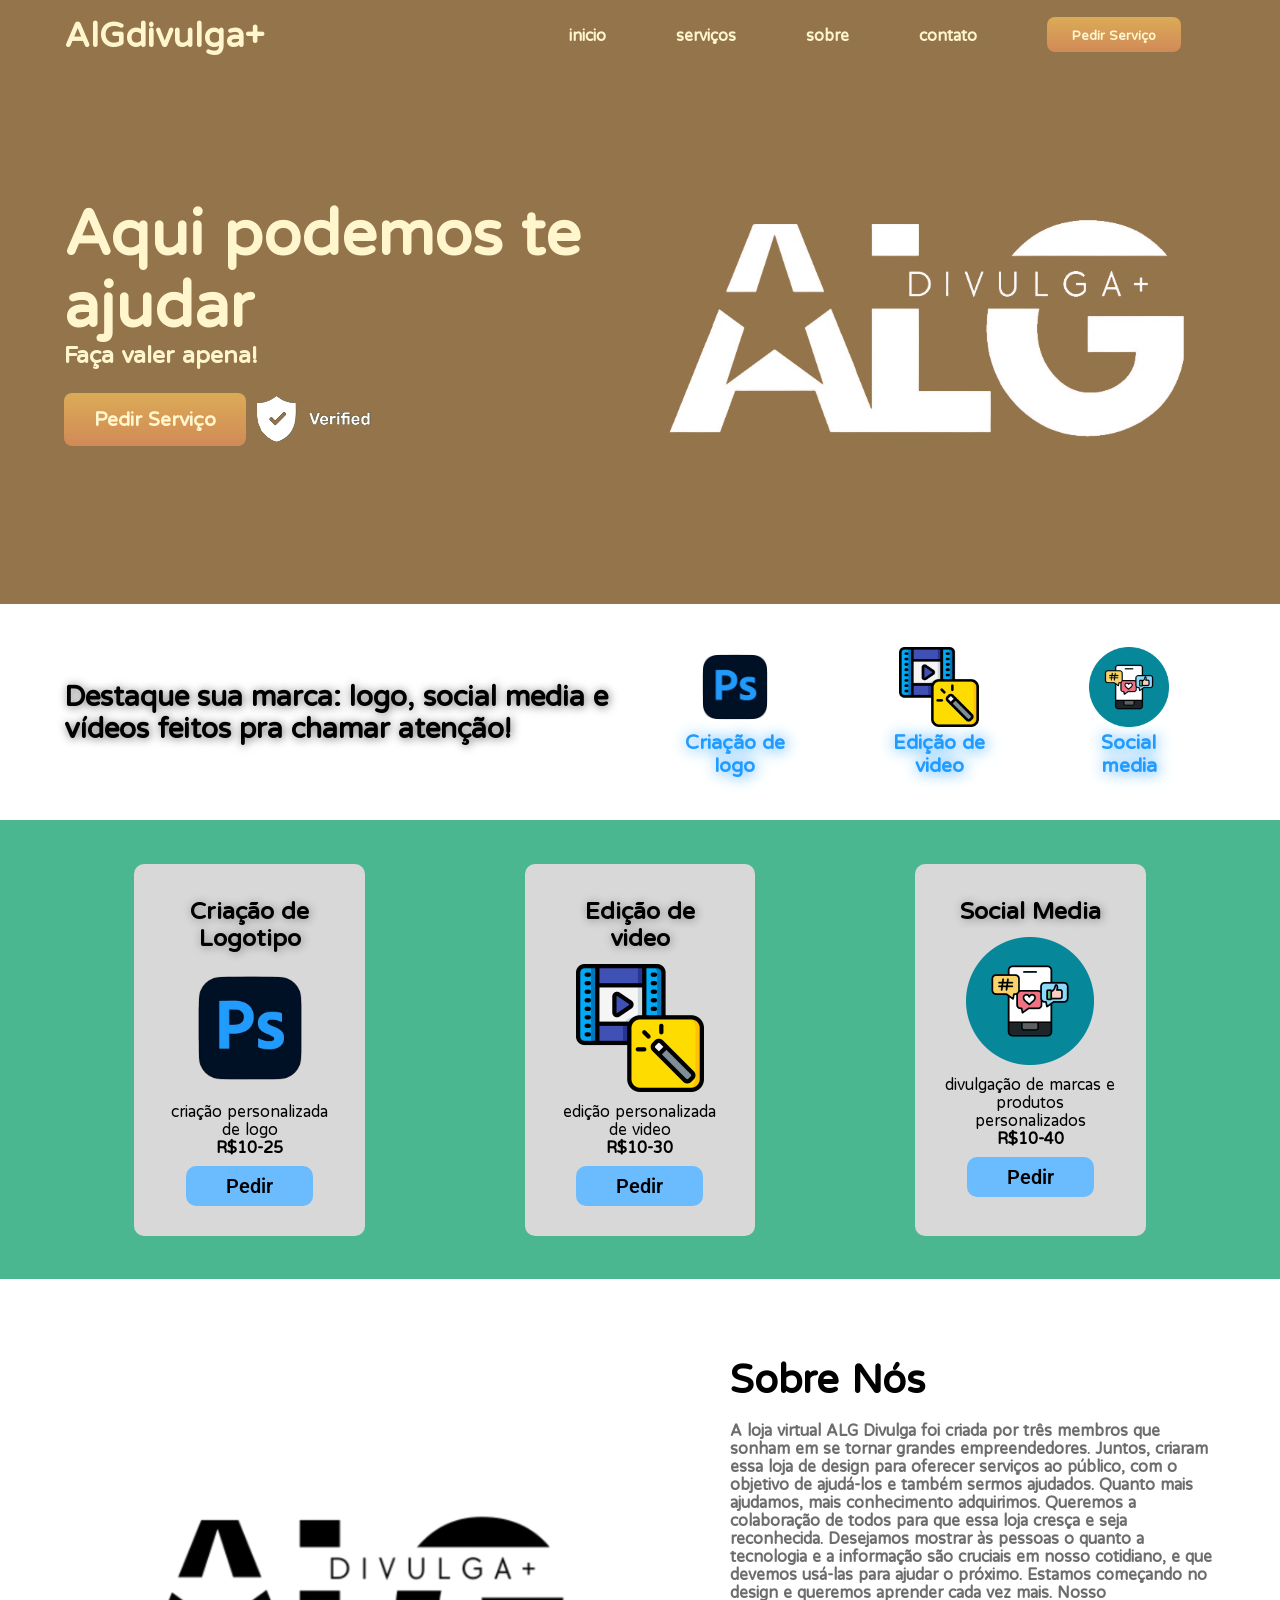
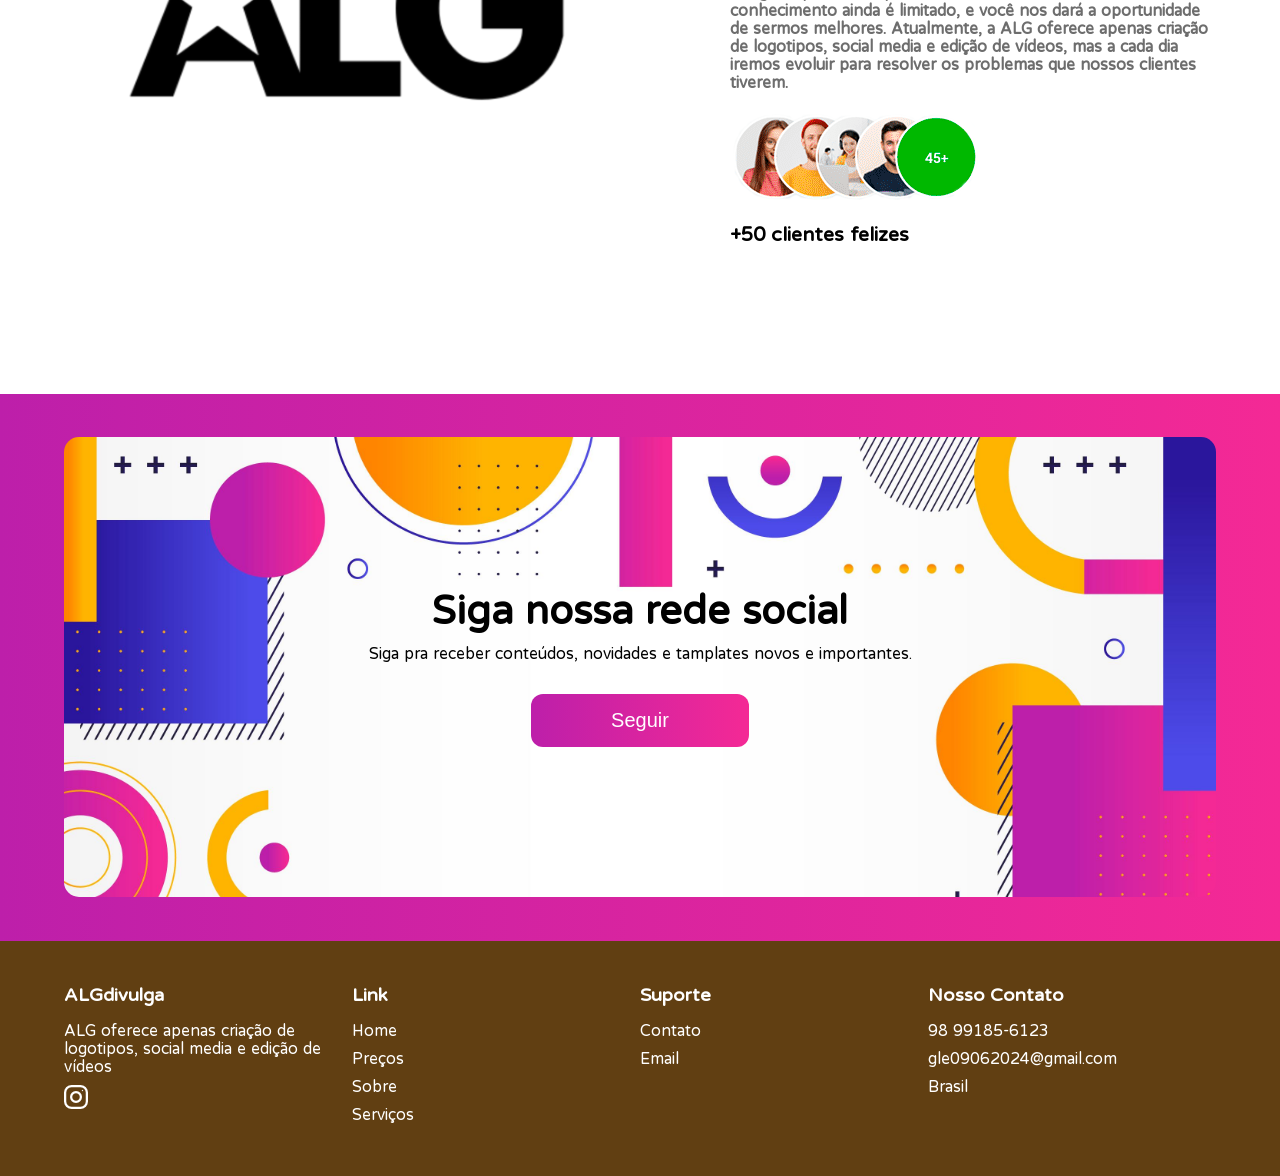
==== index.html @ d73b9f77 "&copy; :rocket: My New WebSite :tada:" ====
<!DOCTYPE html>
<html lang="pt-br">
<head>
    <meta charset="UTF-8">
    <meta name="viewport" content="width=device-width, initial-scale=1.0">
    <link rel="shortcut icon" href="./img/logo-site.png" type="image/x-icon">
    <link rel="stylesheet" href="./css/style.css">
    <title>ALGdivulga+</title>
</head>
<body class="body">
    <div class="background-green" id="inicio">
        <!-- header -->
        <header>
            <!-- container -->
            <div class="container">
                <nav>
                    <div class="logo">
                        <a href="index.html">AlGdivulga+</a>
                    </div>
                    <ul class="ul">
                        <li> <a href="#inicio" id="link">inicio</a></li>
                        <li> <a href="#servicos" id="link-two">serviços</a></li>
                        <li> <a href="#sobre" id="link-three">sobre</a></li>
                        <li> <a href="#contato" id="link-four">contato</a></li>
                        <li> <a href="http://wa.me/5598991856123" target="_blank" id="link-five"><button class="btn-gradient">Pedir Serviço</button></a></li>
                    </ul>
                    <div class="menu-icon">
                        <img src="./img/menu.png" alt="menu">
                    </div>
                </nav>
            </div>
            <!-- end container -->
        </header>
        <!-- end header -->
         <!-- main -->
         <main>
            <!-- container -->
            <div class="container">
                <!-- txt -->
                <div class="main-text">
                    <h1>Aqui podemos te ajudar</h1>
                    <h2>Faça valer apena!</h2>
                    <div>
                        <a href="#results"><button class="btn-gradient">Pedir Serviço</button></a>
                        <img src="./img/verificado.png" alt="verified" id="img">
                    </div>
                </div>
                <!-- end txt -->    
                 <!-- main img -->
                  <div class="main-img">
                    <img src="./img/logo-white.png" alt="logo da empresa">
                  </div>
                 <!-- endmain img -->
            </div>
            <!-- end container -->
         </main>
         <!-- end main -->
    </div>
    <!-- end background verde -->
     <!-- resultados -->
    <section class="resultados" id="results">
        <!-- container -->
         <div class="container">
            <!-- resultados txt -->
            <div class="resultados-text">
                Destaque sua marca: logo, social media e vídeos feitos pra chamar atenção!
            </div>
            <!-- end resultados txt -->
             <div class="imagens">
                <p>
                    <span><img src="img/photoshop.png" alt="photoshop"></span> <br>
                    Criação de logo
                </p>
                <p>
                    <span><img src="img/edicao-de-video.png" alt="edição de video"></span> <br>
                    Edição de video
                </p>
                <p>
                    <span><img src="img/social-media.png" alt="social media"></span> <br>
                    Social media
                </p>
             </div>
         </div>
         <!-- end container -->
    </section>
    <!-- end resultados -->
     <!-- diferencias -->
     <section class="diferencias" id="servicos">
        <div class="container">
            <div class="card">
                <h1>Criação de Logotipo</h1>
                <img src="img/photoshop.png" alt="Photoshop">
                <p>criação personalizada de logo <br>
                    <strong>R$10-25</strong></p>
                <a href="formulario.html"><button>Pedir</button></a>
            </div>
            <div class="card">
                <h1>Edição de video</h1>
                <img src="img/edicao-de-video.png" alt="Photoshop">
                <p>edição personalizada de video <br>
                    <strong>R$10-30</strong></p>
                <a href="formulario.html"><button>Pedir</button></a>
            </div>
            <div class="card">
                <h1>Social Media</h1>
                <img src="img/social-media.png" alt="Photoshop">
                <p>divulgação de marcas e produtos personalizados <br>
                    <strong>R$10-40</strong></p>
                <a href="formulario.html"><button>Pedir</button></a>
            </div>
        </div>
     </section>
     <!-- end diferencias -->
      <!-- section about -->
       <section class="about" id="sobre">
        <div class="container">
            <div class="logo-img">
                <img src="img/designer.png" alt="logo so site">
            </div>
            <div class="about-text">
                <h2>Sobre Nós</h2>
                <p>A loja virtual ALG Divulga foi criada por três 
    membros que sonham em se tornar grandes empreendedores. Juntos, criaram 
    essa loja de design para oferecer serviços ao público, com o objetivo 
    de ajudá-los e também sermos ajudados. Quanto mais ajudamos, mais 
    conhecimento adquirimos. Queremos a colaboração de todos para que essa 
    loja cresça e seja reconhecida. Desejamos mostrar às pessoas o quanto 
    a tecnologia e a informação são cruciais em nosso cotidiano, e que devemos 
    usá-las para ajudar o próximo. Estamos começando no design e queremos 
    aprender cada vez mais. Nosso conhecimento ainda é limitado, e você nos 
    dará a oportunidade de sermos melhores. Atualmente, a ALG oferece apenas 
    criação de logotipos, social media e edição de vídeos, mas a cada dia 
    iremos evoluir para resolver os problemas que nossos clientes tiverem.</p>
                <img src="img/user-happy.png" alt="usuarios felizes">
                <p>
                    <b>+50 clientes felizes</b>
                </p> 
            </div>
        </div>
       </section>
      <!-- end section about -->
       <!-- subscrabe -->
        <section class="newsletter" id="contato">
            <div class="container">
                <div class="box-newsletter">
                    <h2>Siga nossa rede social</h2>
                    <p>Siga pra receber conteúdos, novidades e tamplates novos e importantes.</p>
                    <form>
                        <a href="https://www.instagram.com/alg.divulga/" target="_blank"><button type="button">Seguir</button></a>
                    </form>
                </div>
            </div>
        </section>
       <!-- end subscrabe -->
       <!-- footer --> 
        <footer>
            <div class="container">
                <ul>
                    <h3>ALGdivulga</h3>
                    <p>ALG oferece apenas 
criação de logotipos, social media e edição de vídeos
                    </p>
                    <div class="redes-socias">
                        <img src="img/instagram.png" alt="instagram">
                    </div>
                </ul>
                <ul>
                    <h3>Link</h3>
                    <li><a href="#inicio">Home</a></li>
                    <li><a href="#servicos">Preços</a></li>
                    <li><a href="#sobre">Sobre</a></li>
                    <li><a href="#servicos">Serviços</a></li>
                </ul>
                <ul>
                    <h3>Suporte</h3>
                    <li><a href="http://wa.me/5598991856123" target="_blank">Contato</a></li>
                    <li><a href="mailto:gle09062024@gmail.com" target="_blank">Email</a></li>
                </ul>
                <ul>
                    <h3>Nosso Contato</h3>
                    <li><p>98 99185-6123</p></li>
                    <li><p>gle09062024@gmail.com</p></li>
                    <li><p>Brasil</p></li>
                </ul>
            </div>
        </footer>
       <!-- footer -->
    <script src="./js/main.js"></script>
</body>
</html>
---- css/style.css ----
@import url('https://fonts.googleapis.com/css2?family=Roboto:ital,wght@0,100..900;1,100..900&display=swap');
@import url('https://fonts.googleapis.com/css2?family=Huninn&display=swap');

* {
    padding: 0;
    margin: 0;
    box-sizing: border-box;
    text-decoration: none;
    list-style: none;
}

body {
    font-family: "Huninn", sans-serif;
    font-weight: 550;
}

.body.ativo {
    overflow: hidden;
}

.background-green {
    background-color: rgb(148, 116, 75);
}
/* classes reutilizavéis*/
.container {
    max-width: 1440px;
    padding: 0 5%;
    margin: 0 auto;
}

section,
footer {
    padding: 2.7rem 0;
}

.btn-gradient {
    padding: 10px 25px;
    border: none;
    color: rgb(255, 246, 205);
    font-weight: 600;
    font-family: "Huninn", sans-serif;
    cursor: pointer;
    border-radius: 8px;
    background-image: linear-gradient(rgb(219, 171, 87), rgb(209, 138, 87));
    transition: transform 0.3s ease-in-out;
}

.btn-gradient:hover {
    transform: scale(0.98);
}

/* Classes do site*/
nav {
    display: flex;
    justify-content: space-between;
    align-items: center;
    padding: 15px 0;
}

.logo a {
    font-size: 35px;
    color: rgb(255, 246, 205);
    font-weight: bold;
}

.ul {
    display: flex;
    align-items: center;
} 

.ul li {
    margin: 0 35px;
    font-size: 16px;
}

.ul li a {
    color: rgb(255, 246, 205);
    font-weight: 600;
}
/* main */
main .container {
    display: flex;
    align-items: center;
    justify-content: space-between;
    margin-top: 8rem;
}

.main-text {
    width: 50%;
    color: rgb(255, 246, 205);
}

.main-text h1 {
    font-size: 4rem;
}

.main-text div {
    display: flex;
    align-items: center;
    margin-top: 25px;
    margin-bottom: 30px;
}
 
.main-img {
    width: 50%;
}

.main-img,
.main-text {
    margin-bottom: 8rem;
}

.main-img img{
    width: 100%;
}

main .btn-gradient {
    font-size: 20px;
    padding: 15px 30px;
}

/* menu icon */
.menu-icon {
    display: none;
    position: relative;
    z-index: 7100;
}

/* resultados */
.resultados {
    background: rgb(255, 255, 255);
}

span img {
    width: 5rem;
    animation: figured 2s infinite ease-in-out;
}

@keyframes figured {
    0% { transform: translateY( 2px);}
    50% { transform: translateY( -10px);}
    100% { transform: translateY( 2px);}
}

.resultados .container {
    display: flex;
    align-items: center;
    justify-content: space-between;
}

.resultados-text {
    color: rgb(0, 0, 0);
    text-shadow: 1px 1px 10px rgba(0, 0, 0, 0.588);
    font-size: 1.8rem;
    font-weight: 750;
    width: 50%;
}

.imagens {
    display: flex;
    align-items: center;
    justify-content: center;
    color: rgb(33, 155, 255);
    text-shadow: 1px 1px 15px;
    font-weight: 600;
}

.imagens p {
    text-align: center;
    margin: 0 30px;
    font-size: 20px;
}

.card img {
    width: 8rem;
}

/* diferencias */
.card {
    display: flex;
    align-items: center;
    width: 20%;
    border-radius: 10px;
    text-align: center;
    background-color: rgb(216, 216, 216);
    gap: 10px;
    flex-direction: column;
    padding: 30px;
}

.diferencias .container {
    display: flex;
    justify-content: center;
    gap: 10rem;
}

.diferencias {
    background: rgb(75, 183, 145);
}

.card a button {
    font-family: "Roboto", sans-serif;
    font-size: 20px;
    font-weight: 550;
    padding: 8px 40px;
    border: none;
    background-color: rgb(106, 188, 255);
    border-radius: 10px;
    cursor: pointer;
    transition: background-color 0.5s ease-in-out, box-shadow 0.5s ease-in-out;
}

.card a button:hover {
    background-color: rgb(79, 155, 217);
    box-shadow: 2px 2px 20px rgb(79, 155, 217);
}

.card h1 {
    margin: 3px 0;
    font-weight: 600;
    text-shadow: 1px 1px 10px rgba(0, 0, 0, 0.397);
}

/* section about */
.about .container {
    display: flex;
    align-items: center;
}

.logo-img {
    width: 50%;
}

.logo-img img {
    width: 100%;
    border-radius: 100%;
}

.about-text {
    width: 50%;
    padding-left: 90px;
}

.about-text p b{
    color: black;
    font-size: 20px;
}

.about-text h2{
    font-size: 2.5rem;
}

.about-text p {
    margin: 20px 0;
    color: rgb(109, 109, 109);
    font-weight: 600;
}

/* newsletter */ 
.newsletter {
    background-image: linear-gradient(90deg, #bd1faa, #f42995);
    margin-top: 50px;
}

.newsletter .box-newsletter {
    text-align: center;
    background-image: url('../img/18776931_6017658.jpg');
    border-radius: 15px;
    background-repeat: no-repeat;
    background-size: cover;
    padding: 150px;
}

.box-newsletter h2 {
    font-size: 2.5rem;
}

.box-newsletter p {
    margin:  12px 0;
}

.box-newsletter input::placeholder {
    color: white;
    font-weight: 600;
}

.box-newsletter button {
    font-size: 20px;
    border: none;
    margin-top: 20px;
    outline: none;
    padding: 15px 80px;
    border-radius: 12px;
    color: white;
    background-image: linear-gradient(90deg, #bd1faa, #f42995);
    cursor: pointer;
}

/* footer */
footer {
    background-color: #613f12;
    color: white;
}

footer .container {
    display: flex;
}

footer .container ul {
    width: 25%;
}

footer .container h3 {
    margin-bottom: 16px;
    font-weight: 600;
}

footer .container .redes-socias img {
    margin-right: 3 px;
}

footer .container ul > p {
    margin-bottom: 10px;
}

footer .container li {
    margin: 10px 0;
}

footer .container a {
    color: white;
}

/* site responsivo */
@media (max-width: 960px) {
    .background-green {
        scroll-margin: none;
    }
    .menu-icon {
        display: block;
    }
    .ul {
        position: fixed;
        background-color: rgb(148, 116, 75);
        top: 0;
        height: 100%;
        width: 100%;
        left: 100%;
        transition: 0.6s ease-in-out;
        z-index: 7000;
        flex-direction: column;
        justify-content: center;
    }
    .ul li{
        font-size: 20px;
        margin: 20px 0;
    }
    .ul.ativo {
    left: 0;
    }
    main .container {
        flex-direction: column;
        margin-top: 10rem;
    }
    main .btn-gradient, #img {
        margin-top: 5rem;
    }
    main .container .main-img {
        display: none;
    }
    main .container .main-text {
        width: 100%;
        text-align: center;
        margin-bottom: 10rem;
    }
    main .container .main-text h1 {
        font-size: 4rem;
    }
    main .container .main-text div {
        justify-content: center;
    }
    .resultados .container {
        flex-direction: column;
    }
    .imagens {
        margin-top: 40px;
    }
    .resultados-text,
    .imagens {
       width: 100%;
       text-align: center; 
    }
    .diferencias .container {
        flex-direction: column;
        gap: 40px;
    }
    .card {
        width: 100%;
    }
    .about .container {
        flex-direction: column-reverse;
    }
    .about-text {
        padding-left: inherit;
    }
    .about-text,
    .logo-img {
        width: 100%;
        text-align: center;
    }
    .box-newsletter h2 {
        font-size: 2rem;
    }
    .box-newsletter input {
        width: 90%;
    }
    .box-newsletter {
        padding: 20px;
    }
    .box-newsletter button {
        width: 50%;
        margin-top: 20px;
    }
    footer .container {
        flex-direction: column;
    }
    footer .container ul{
        width: 100%;
        margin-bottom: 30px;
    }
}

@media (max-width: 550px) {
    .newsletter .box-newsletter {
        padding: 3rem;
    }
}

@media (max-width: 360px) {
    .imagens {
        flex-direction: column;
        gap: 35px;
    }
    .container .main-text h1 {
        font-size: 3rem;
    }
}
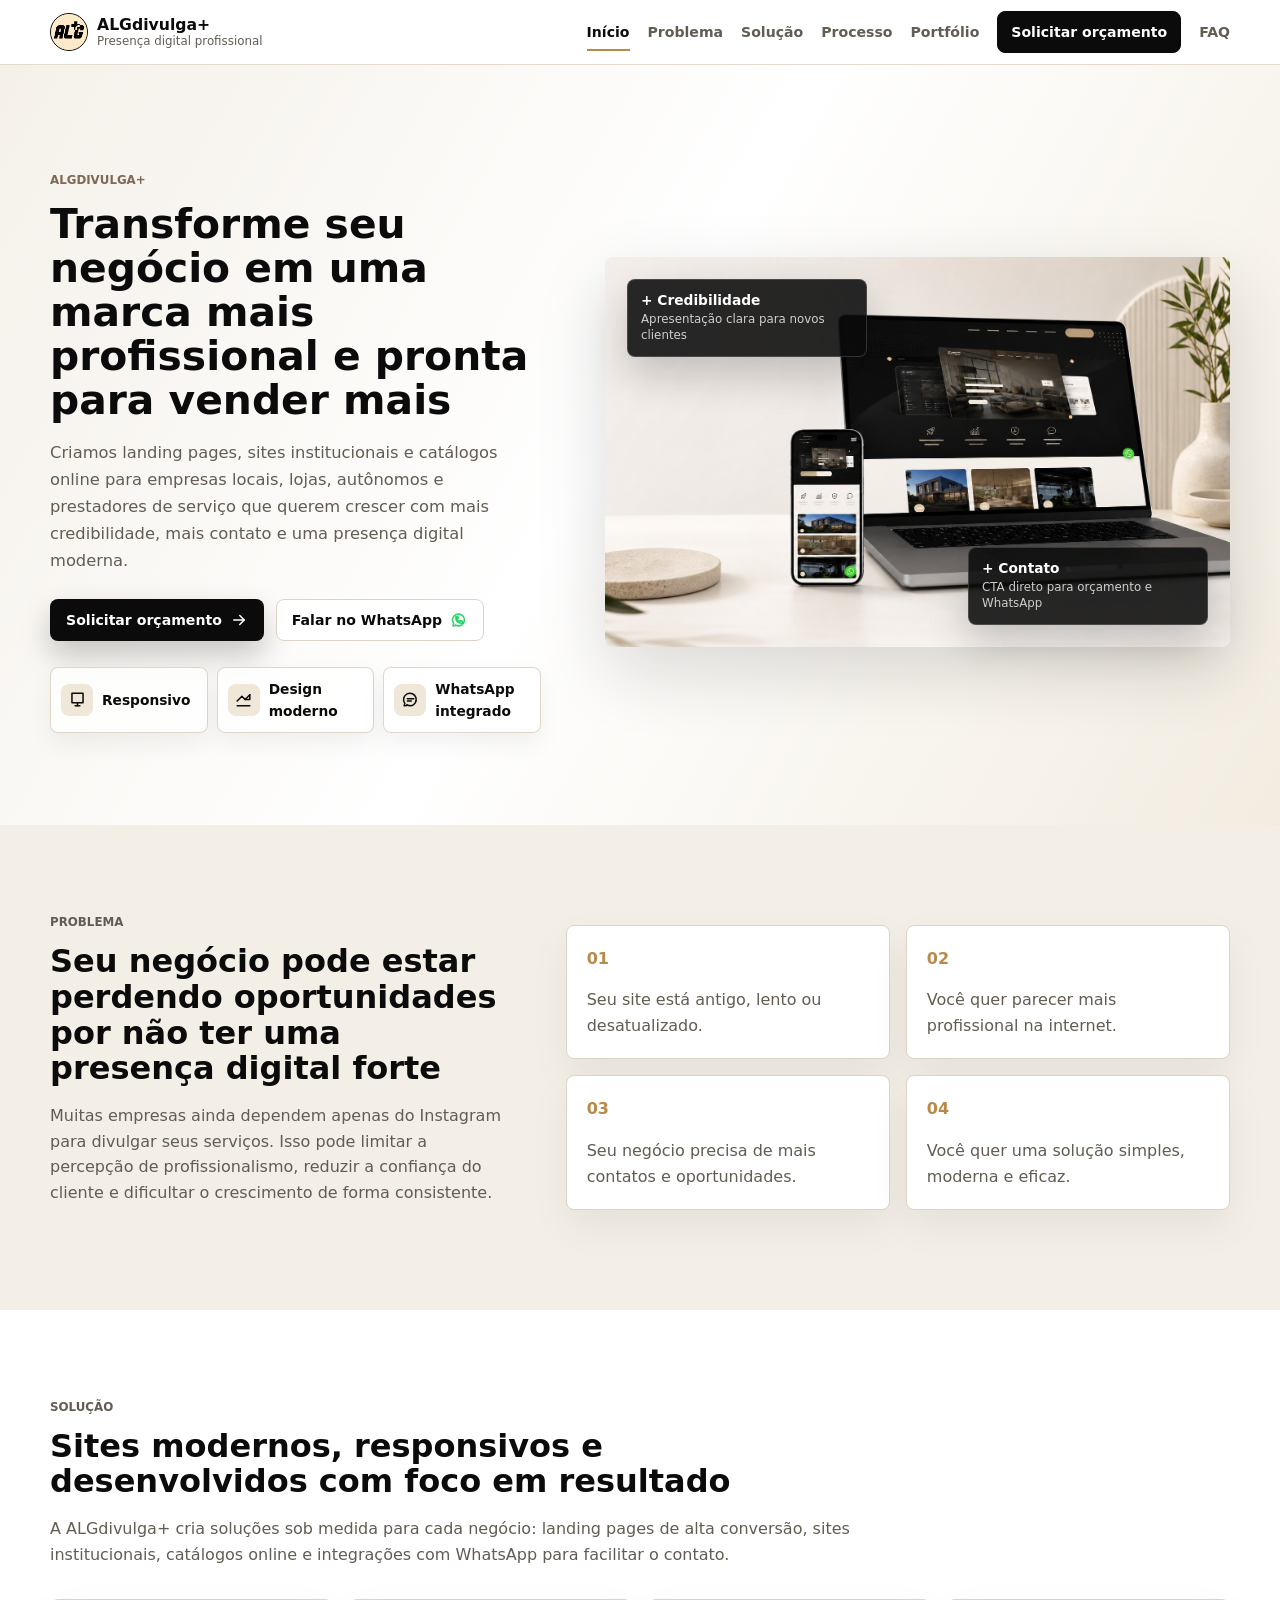
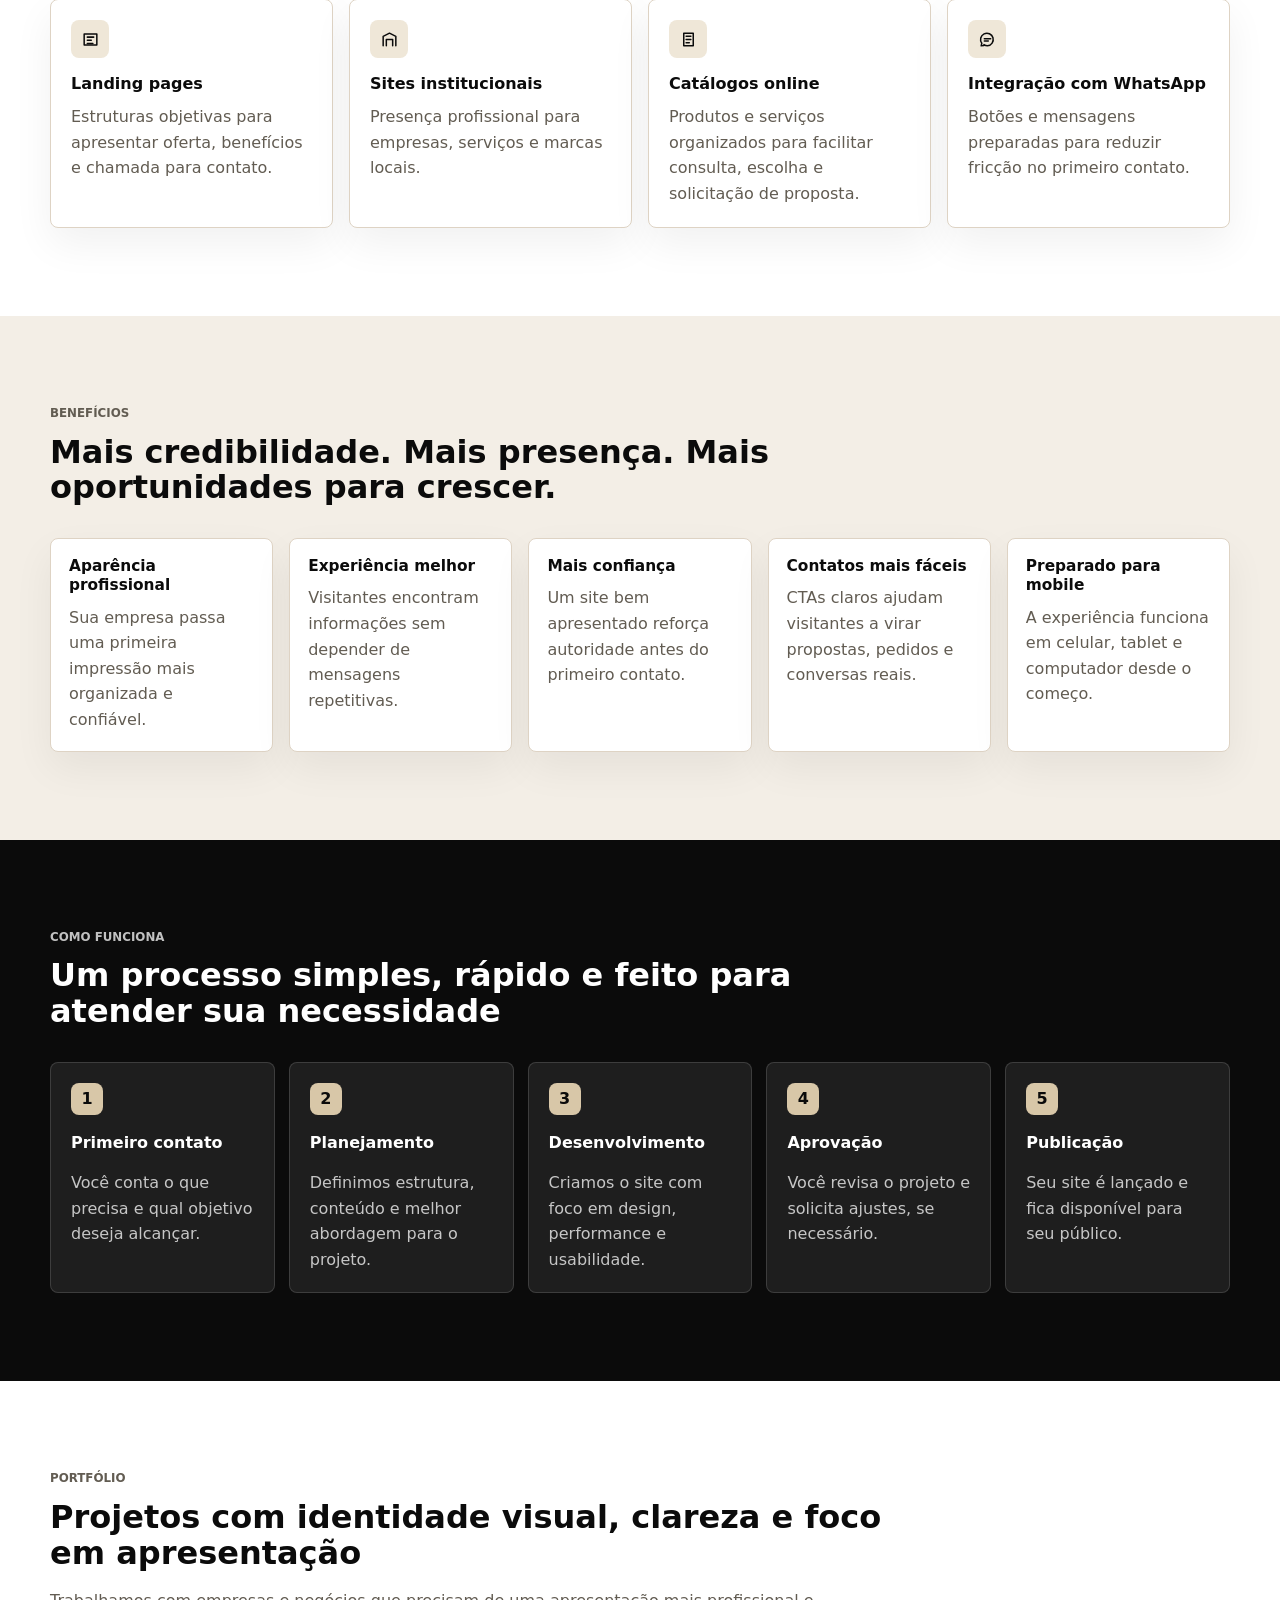
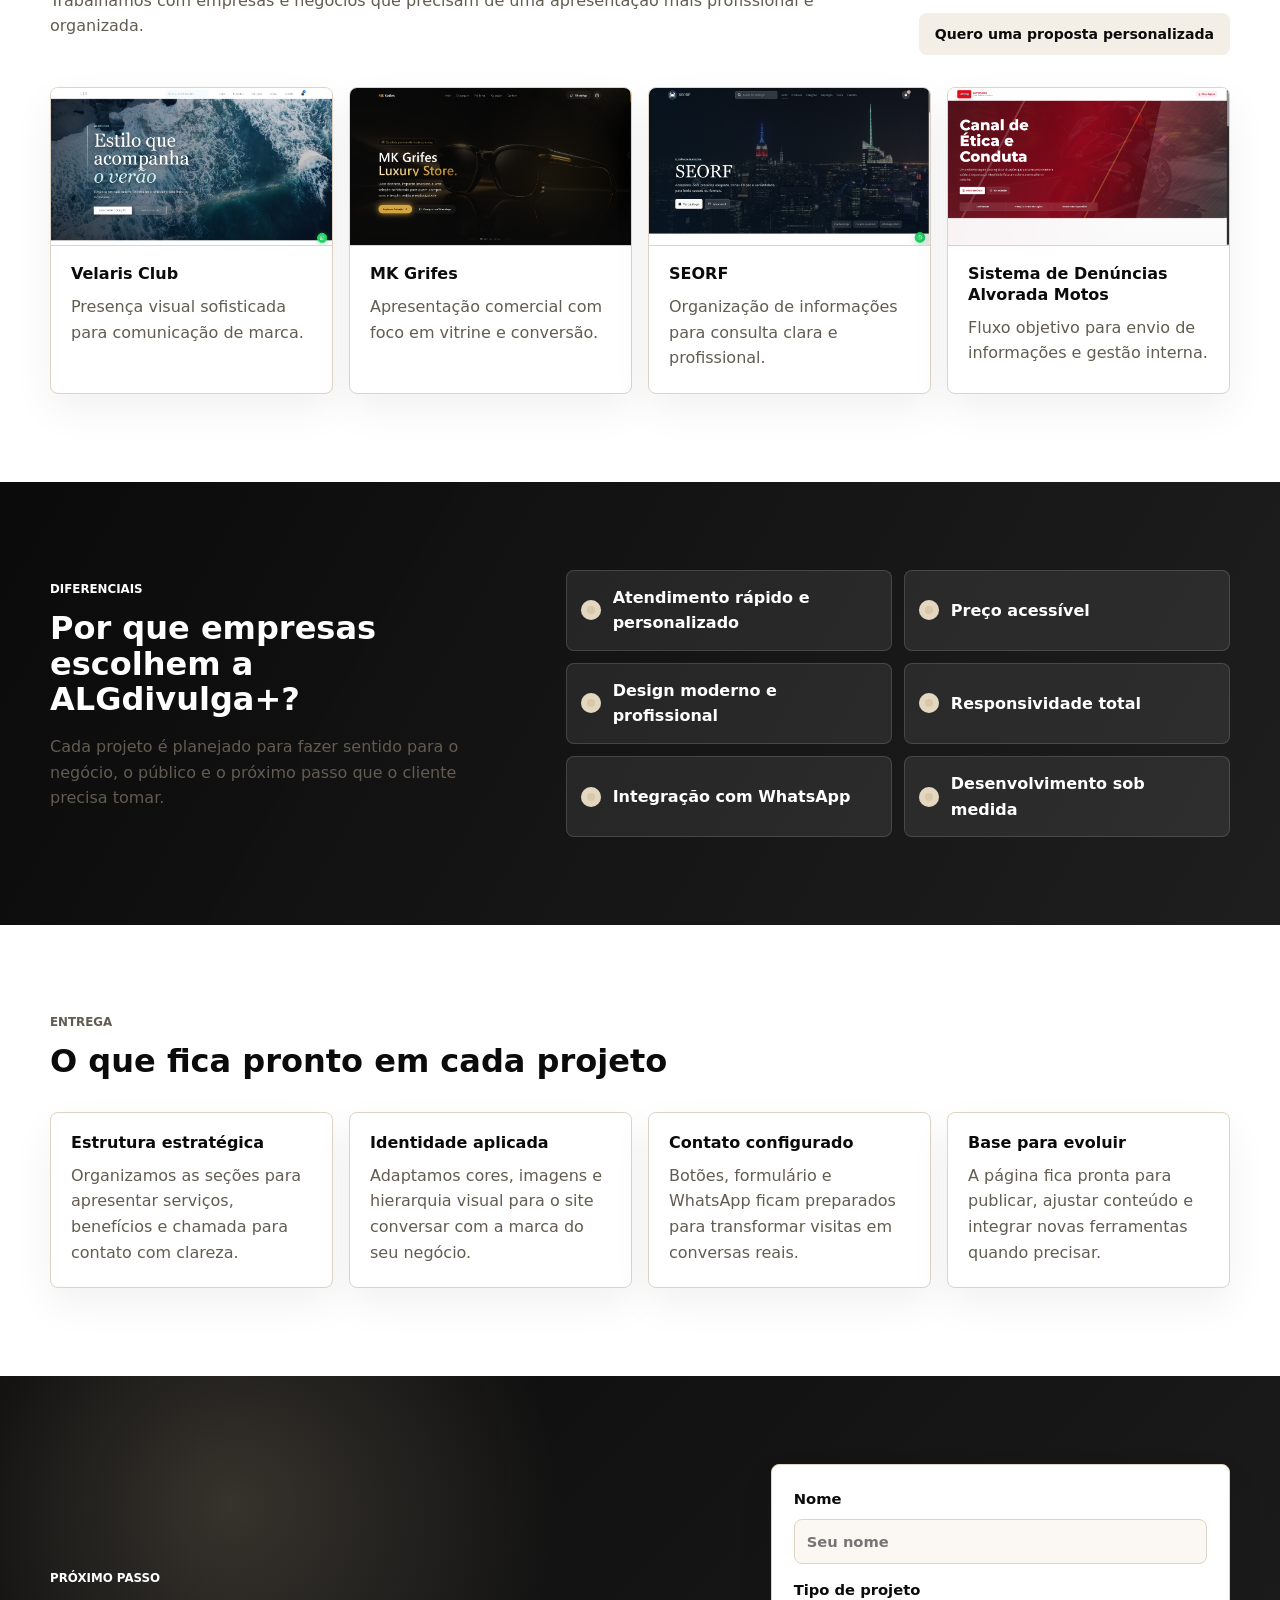
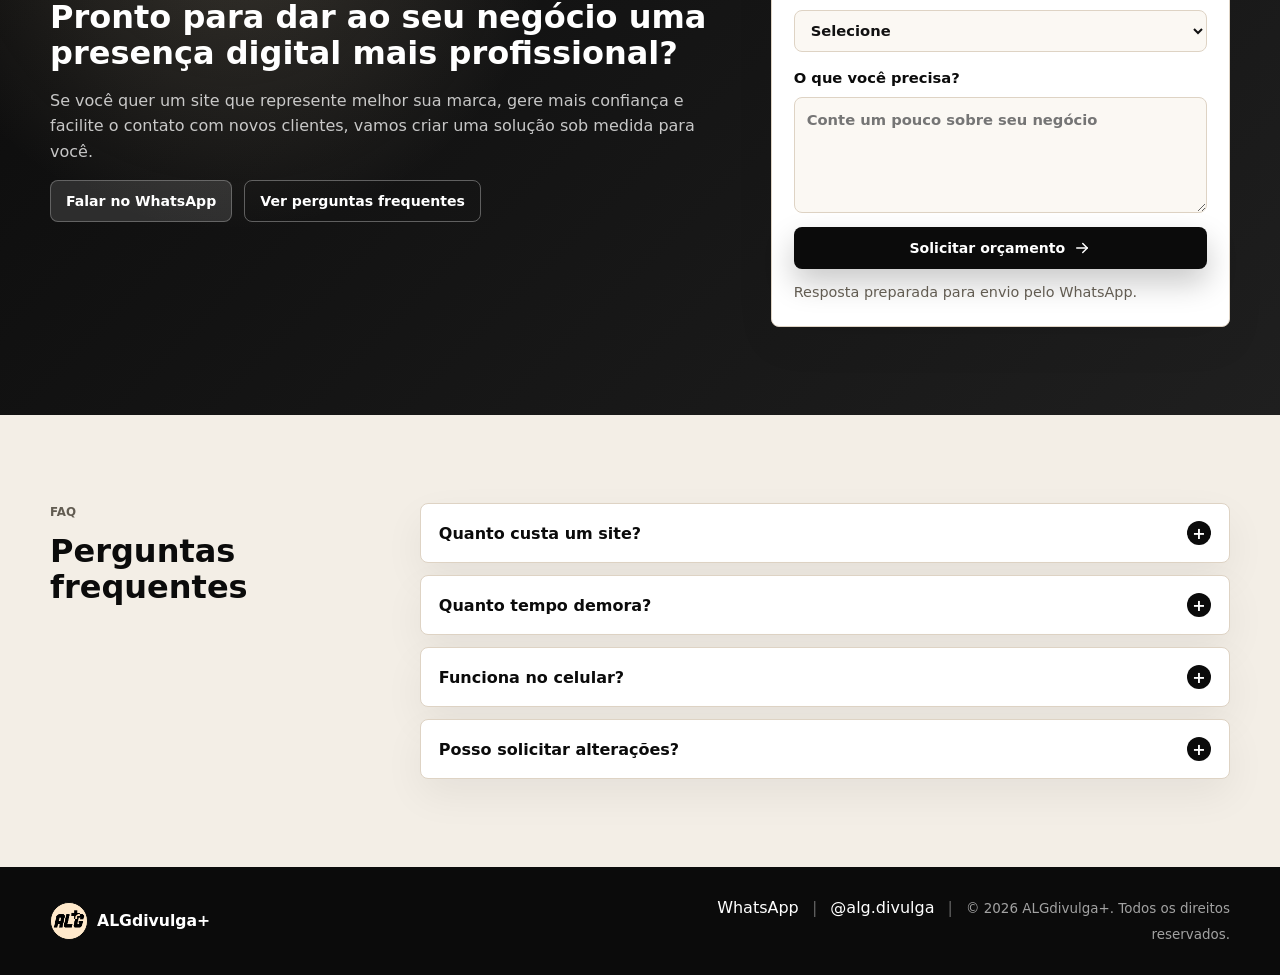
==== commit 8e6477a5: "new ALGDIVULGA+" ====
--- a/index.html
+++ b/index.html
@@ -1,190 +1,445 @@
-<!DOCTYPE html>
-<html lang="pt-br">
-<head>
-    <meta charset="UTF-8">
-    <meta name="viewport" content="width=device-width, initial-scale=1.0">
-    <link rel="shortcut icon" href="./img/logo-site.png" type="image/x-icon">
-    <link rel="stylesheet" href="./css/style.css">
+<!doctype html>
+<html lang="pt-BR">
+  <head>
+    <meta charset="utf-8">
+    <meta name="viewport" content="width=device-width, initial-scale=1">
     <title>ALGdivulga+</title>
-</head>
-<body class="body">
-    <div class="background-green" id="inicio">
-        <!-- header -->
-        <header>
-            <!-- container -->
-            <div class="container">
-                <nav>
-                    <div class="logo">
-                        <a href="index.html">AlGdivulga+</a>
-                    </div>
-                    <ul class="ul">
-                        <li> <a href="#inicio" id="link">inicio</a></li>
-                        <li> <a href="#servicos" id="link-two">serviços</a></li>
-                        <li> <a href="#sobre" id="link-three">sobre</a></li>
-                        <li> <a href="#contato" id="link-four">contato</a></li>
-                        <li> <a href="http://wa.me/5598991856123" target="_blank" id="link-five"><button class="btn-gradient">Pedir Serviço</button></a></li>
-                    </ul>
-                    <div class="menu-icon">
-                        <img src="./img/menu.png" alt="menu">
-                    </div>
-                </nav>
+    <meta
+      name="description"
+      content="Landing pages, sites institucionais, catalogos online e integracao com WhatsApp para negocios que querem mais credibilidade e oportunidades."
+    >
+    <link rel="icon" type="image/png" href="assets/favicon-logo.png">
+    <link rel="apple-touch-icon" href="assets/favicon-logo.png">
+    <link rel="preload" href="assets/hero-mockup-brand.png" as="image">
+    <link rel="stylesheet" href="styles.css">
+  </head>
+  <body>
+    <a class="skip-link" href="#conteudo">Ir para o conte&uacute;do</a>
+    <header class="site-header" data-header>
+      <nav class="nav" aria-label="Principal">
+        <a class="brand" href="#inicio" aria-label="ALGdivulga+ inicio">
+          <img class="brand-mark" src="assets/LOGO-2.png" alt="" aria-hidden="true">
+          <span>
+            <strong>ALGdivulga+</strong>
+            <small>Presen&ccedil;a digital profissional</small>
+          </span>
+        </a>
+
+        <button class="nav-toggle" type="button" aria-expanded="false" aria-controls="menu" data-nav-toggle>
+          <span class="sr-only">Abrir menu</span>
+          <span></span>
+          <span></span>
+          <span></span>
+        </button>
+
+        <div class="nav-links" id="menu" data-nav-menu>
+          <a href="#inicio" data-nav-link>In&iacute;cio</a>
+          <a href="#problema" data-nav-link>Problema</a>
+          <a href="#solucao" data-nav-link>Solu&ccedil;&atilde;o</a>
+          <a href="#processo" data-nav-link>Processo</a>
+          <a href="#portfolio" data-nav-link>Portf&oacute;lio</a>
+          <a class="nav-action" href="#contato" data-nav-link>Solicitar or&ccedil;amento</a>
+          <a href="#faq" data-nav-link>FAQ</a>
+        </div>
+      </nav>
+    </header>
+
+    <main id="conteudo">
+      <section class="hero" id="inicio">
+        <div class="hero-inner">
+          <div class="hero-copy">
+            <p class="brand-signal">ALGdivulga+</p>
+            <h1>Transforme seu neg&oacute;cio em uma marca mais profissional e pronta para vender mais</h1>
+            <p class="hero-text">
+              Criamos landing pages, sites institucionais e cat&aacute;logos online para empresas locais, lojas,
+              aut&ocirc;nomos e prestadores de servi&ccedil;o que querem crescer com mais credibilidade, mais
+              contato e uma presen&ccedil;a digital moderna.
+            </p>
+
+            <div class="hero-actions">
+              <a class="button button-primary" href="#contato">
+                Solicitar or&ccedil;amento
+                <svg viewBox="0 0 24 24" aria-hidden="true">
+                  <path d="M5 12h14"></path>
+                  <path d="m13 6 6 6-6 6"></path>
+                </svg>
+              </a>
+              <a class="button button-secondary" href="#" data-whatsapp>
+                Falar no WhatsApp
+                <svg viewBox="0 0 24 24" aria-hidden="true">
+                  <path d="M7.5 19.5 4 20l.8-3.2A8 8 0 1 1 12 20a8.4 8.4 0 0 1-4.5-1.5Z"></path>
+                  <path d="M9 9.8c.4 2 2.1 3.8 4.2 4.2l1.2-1.1 2 .5c.2.1.4.3.4.6v1.5c0 .4-.3.7-.7.7A7.2 7.2 0 0 1 7.8 8c0-.4.3-.7.7-.7h1.5c.3 0 .5.2.6.4l.5 2Z"></path>
+                </svg>
+              </a>
             </div>
-            <!-- end container -->
-        </header>
-        <!-- end header -->
-         <!-- main -->
-         <main>
-            <!-- container -->
-            <div class="container">
-                <!-- txt -->
-                <div class="main-text">
-                    <h1>Aqui podemos te ajudar</h1>
-                    <h2>Faça valer apena!</h2>
-                    <div>
-                        <a href="#results"><button class="btn-gradient">Pedir Serviço</button></a>
-                        <img src="./img/verificado.png" alt="verified" id="img">
-                    </div>
-                </div>
-                <!-- end txt -->    
-                 <!-- main img -->
-                  <div class="main-img">
-                    <img src="./img/logo-white.png" alt="logo da empresa">
-                  </div>
-                 <!-- endmain img -->
+
+            <ul class="hero-highlights" aria-label="Destaques">
+              <li>
+                <span class="mini-icon" aria-hidden="true">
+                  <svg viewBox="0 0 24 24"><path d="M5 4h14v12H5z"></path><path d="M9 20h6"></path><path d="M12 16v4"></path></svg>
+                </span>
+                Responsivo
+              </li>
+              <li>
+                <span class="mini-icon" aria-hidden="true">
+                  <svg viewBox="0 0 24 24"><path d="m4 14 6-6 4 4 6-6"></path><path d="M20 6v6h-6"></path><path d="M4 20h16"></path></svg>
+                </span>
+                Design moderno
+              </li>
+              <li>
+                <span class="mini-icon" aria-hidden="true">
+                  <svg viewBox="0 0 24 24"><path d="M7.5 19.5 4 20l.8-3.2A8 8 0 1 1 12 20a8.4 8.4 0 0 1-4.5-1.5Z"></path><path d="M8 11h8"></path><path d="M8 14h5"></path></svg>
+                </span>
+                WhatsApp integrado
+              </li>
+            </ul>
+          </div>
+
+          <div class="hero-visual" aria-label="Mockup de site moderno em notebook e celular">
+            <img src="assets/hero-mockup-brand.png" alt="Notebook e celular exibindo um site moderno e responsivo">
+            <div class="visual-chip chip-top">
+              <strong>+ Credibilidade</strong>
+              <span>Apresenta&ccedil;&atilde;o clara para novos clientes</span>
             </div>
-            <!-- end container -->
-         </main>
-         <!-- end main -->
-    </div>
-    <!-- end background verde -->
-     <!-- resultados -->
-    <section class="resultados" id="results">
-        <!-- container -->
-         <div class="container">
-            <!-- resultados txt -->
-            <div class="resultados-text">
-                Destaque sua marca: logo, social media e vídeos feitos pra chamar atenção!
+            <div class="visual-chip chip-bottom">
+              <strong>+ Contato</strong>
+              <span>CTA direto para or&ccedil;amento e WhatsApp</span>
             </div>
-            <!-- end resultados txt -->
-             <div class="imagens">
-                <p>
-                    <span><img src="img/photoshop.png" alt="photoshop"></span> <br>
-                    Criação de logo
-                </p>
-                <p>
-                    <span><img src="img/edicao-de-video.png" alt="edição de video"></span> <br>
-                    Edição de video
-                </p>
-                <p>
-                    <span><img src="img/social-media.png" alt="social media"></span> <br>
-                    Social media
-                </p>
-             </div>
-         </div>
-         <!-- end container -->
-    </section>
-    <!-- end resultados -->
-     <!-- diferencias -->
-     <section class="diferencias" id="servicos">
-        <div class="container">
-            <div class="card">
-                <h1>Criação de Logotipo</h1>
-                <img src="img/photoshop.png" alt="Photoshop">
-                <p>criação personalizada de logo <br>
-                    <strong>R$10-25</strong></p>
-                <a href="formulario.html"><button>Pedir</button></a>
+          </div>
+        </div>
+      </section>
+
+      <section class="section problem-section" id="problema">
+        <div class="section-inner split-grid">
+          <div>
+            <p class="section-kicker">Problema</p>
+            <h2>Seu neg&oacute;cio pode estar perdendo oportunidades por n&atilde;o ter uma presen&ccedil;a digital forte</h2>
+            <p>
+              Muitas empresas ainda dependem apenas do Instagram para divulgar seus servi&ccedil;os. Isso pode limitar
+              a percep&ccedil;&atilde;o de profissionalismo, reduzir a confian&ccedil;a do cliente e dificultar o crescimento
+              de forma consistente.
+            </p>
+          </div>
+
+          <div class="issue-list">
+            <article>
+              <span>01</span>
+              <p>Seu site est&aacute; antigo, lento ou desatualizado.</p>
+            </article>
+            <article>
+              <span>02</span>
+              <p>Voc&ecirc; quer parecer mais profissional na internet.</p>
+            </article>
+            <article>
+              <span>03</span>
+              <p>Seu neg&oacute;cio precisa de mais contatos e oportunidades.</p>
+            </article>
+            <article>
+              <span>04</span>
+              <p>Voc&ecirc; quer uma solu&ccedil;&atilde;o simples, moderna e eficaz.</p>
+            </article>
+          </div>
+        </div>
+      </section>
+
+      <section class="section" id="solucao">
+        <div class="section-inner">
+          <div class="section-heading">
+            <p class="section-kicker">Solu&ccedil;&atilde;o</p>
+            <h2>Sites modernos, responsivos e desenvolvidos com foco em resultado</h2>
+            <p>
+              A ALGdivulga+ cria solu&ccedil;&otilde;es sob medida para cada neg&oacute;cio: landing pages de alta convers&atilde;o,
+              sites institucionais, cat&aacute;logos online e integra&ccedil;&otilde;es com WhatsApp para facilitar o contato.
+            </p>
+          </div>
+
+          <div class="service-grid">
+            <article class="service-card">
+              <span class="card-icon" aria-hidden="true">
+                <svg viewBox="0 0 24 24"><path d="M4 5h16v14H4z"></path><path d="M8 9h8"></path><path d="M8 13h5"></path><path d="M8 17h7"></path></svg>
+              </span>
+              <h3>Landing pages</h3>
+              <p>Estruturas objetivas para apresentar oferta, benef&iacute;cios e chamada para contato.</p>
+            </article>
+            <article class="service-card">
+              <span class="card-icon" aria-hidden="true">
+                <svg viewBox="0 0 24 24"><path d="M4 20V8l8-4 8 4v12"></path><path d="M8 20v-8h8v8"></path></svg>
+              </span>
+              <h3>Sites institucionais</h3>
+              <p>Presen&ccedil;a profissional para empresas, servi&ccedil;os e marcas locais.</p>
+            </article>
+            <article class="service-card">
+              <span class="card-icon" aria-hidden="true">
+                <svg viewBox="0 0 24 24"><path d="M6 4h12v16H6z"></path><path d="M9 8h6"></path><path d="M9 12h6"></path><path d="M9 16h4"></path></svg>
+              </span>
+              <h3>Cat&aacute;logos online</h3>
+              <p>Produtos e servi&ccedil;os organizados para facilitar consulta, escolha e solicita&ccedil;&atilde;o de proposta.</p>
+            </article>
+            <article class="service-card">
+              <span class="card-icon" aria-hidden="true">
+                <svg viewBox="0 0 24 24"><path d="M7.5 19.5 4 20l.8-3.2A8 8 0 1 1 12 20a8.4 8.4 0 0 1-4.5-1.5Z"></path><path d="M8 11h8"></path><path d="M8 14h5"></path></svg>
+              </span>
+              <h3>Integra&ccedil;&atilde;o com WhatsApp</h3>
+              <p>Bot&otilde;es e mensagens preparadas para reduzir fric&ccedil;&atilde;o no primeiro contato.</p>
+            </article>
+          </div>
+        </div>
+      </section>
+
+      <section class="section benefit-section" id="beneficios">
+        <div class="section-inner">
+          <div class="section-heading compact">
+            <p class="section-kicker">Benef&iacute;cios</p>
+            <h2>Mais credibilidade. Mais presen&ccedil;a. Mais oportunidades para crescer.</h2>
+          </div>
+
+          <div class="benefit-grid">
+            <article>
+              <strong>Apar&ecirc;ncia profissional</strong>
+              <p>Sua empresa passa uma primeira impress&atilde;o mais organizada e confi&aacute;vel.</p>
+            </article>
+            <article>
+              <strong>Experi&ecirc;ncia melhor</strong>
+              <p>Visitantes encontram informa&ccedil;&otilde;es sem depender de mensagens repetitivas.</p>
+            </article>
+            <article>
+              <strong>Mais confian&ccedil;a</strong>
+              <p>Um site bem apresentado refor&ccedil;a autoridade antes do primeiro contato.</p>
+            </article>
+            <article>
+              <strong>Contatos mais f&aacute;ceis</strong>
+              <p>CTAs claros ajudam visitantes a virar propostas, pedidos e conversas reais.</p>
+            </article>
+            <article>
+              <strong>Preparado para mobile</strong>
+              <p>A experi&ecirc;ncia funciona em celular, tablet e computador desde o come&ccedil;o.</p>
+            </article>
+          </div>
+        </div>
+      </section>
+
+      <section class="section process-section" id="processo">
+        <div class="section-inner">
+          <div class="section-heading">
+            <p class="section-kicker">Como funciona</p>
+            <h2>Um processo simples, r&aacute;pido e feito para atender sua necessidade</h2>
+          </div>
+
+          <ol class="process-list">
+            <li>
+              <span>1</span>
+              <h3>Primeiro contato</h3>
+              <p>Voc&ecirc; conta o que precisa e qual objetivo deseja alcan&ccedil;ar.</p>
+            </li>
+            <li>
+              <span>2</span>
+              <h3>Planejamento</h3>
+              <p>Definimos estrutura, conte&uacute;do e melhor abordagem para o projeto.</p>
+            </li>
+            <li>
+              <span>3</span>
+              <h3>Desenvolvimento</h3>
+              <p>Criamos o site com foco em design, performance e usabilidade.</p>
+            </li>
+            <li>
+              <span>4</span>
+              <h3>Aprova&ccedil;&atilde;o</h3>
+              <p>Voc&ecirc; revisa o projeto e solicita ajustes, se necess&aacute;rio.</p>
+            </li>
+            <li>
+              <span>5</span>
+              <h3>Publica&ccedil;&atilde;o</h3>
+              <p>Seu site &eacute; lan&ccedil;ado e fica dispon&iacute;vel para seu p&uacute;blico.</p>
+            </li>
+          </ol>
+        </div>
+      </section>
+
+      <section class="section" id="portfolio">
+        <div class="section-inner">
+          <div class="section-heading with-action">
+            <div>
+              <p class="section-kicker">Portf&oacute;lio</p>
+              <h2>Projetos com identidade visual, clareza e foco em apresenta&ccedil;&atilde;o</h2>
+              <p>Trabalhamos com empresas e neg&oacute;cios que precisam de uma apresenta&ccedil;&atilde;o mais profissional e organizada.</p>
             </div>
-            <div class="card">
-                <h1>Edição de video</h1>
-                <img src="img/edicao-de-video.png" alt="Photoshop">
-                <p>edição personalizada de video <br>
-                    <strong>R$10-30</strong></p>
-                <a href="formulario.html"><button>Pedir</button></a>
+            <a class="button button-quiet" href="#contato">Quero uma proposta personalizada</a>
+          </div>
+
+          <div class="portfolio-grid">
+            <article class="project-card project-velaris">
+              <div class="project-preview">
+                <img src="assets/velaris.png" alt="Preview do projeto Velaris Club">
+              </div>
+              <h3>Velaris Club</h3>
+              <p>Presen&ccedil;a visual sofisticada para comunica&ccedil;&atilde;o de marca.</p>
+            </article>
+            <article class="project-card project-mk">
+              <div class="project-preview">
+                <img src="assets/mkgrifes.png" alt="Preview do projeto MK Grifes">
+              </div>
+              <h3>MK Grifes</h3>
+              <p>Apresenta&ccedil;&atilde;o comercial com foco em vitrine e convers&atilde;o.</p>
+            </article>
+            <article class="project-card project-seorf">
+              <div class="project-preview">
+                <img src="assets/seorf.png" alt="Preview do projeto SEORF">
+              </div>
+              <h3>SEORF</h3>
+              <p>Organiza&ccedil;&atilde;o de informa&ccedil;&otilde;es para consulta clara e profissional.</p>
+            </article>
+            <article class="project-card project-denuncias">
+              <div class="project-preview">
+                <img src="assets/alvorada.png" alt="Preview do Sistema de Denuncias Alvorada Motos">
+              </div>
+              <h3>Sistema de Den&uacute;ncias Alvorada Motos</h3>
+              <p>Fluxo objetivo para envio de informa&ccedil;&otilde;es e gest&atilde;o interna.</p>
+            </article>
+          </div>
+        </div>
+      </section>
+
+      <section class="section differentiator-section">
+        <div class="section-inner split-grid">
+          <div>
+            <p class="section-kicker">Diferenciais</p>
+            <h2>Por que empresas escolhem a ALGdivulga+?</h2>
+            <p>
+              Cada projeto &eacute; planejado para fazer sentido para o neg&oacute;cio, o p&uacute;blico e o pr&oacute;ximo passo
+              que o cliente precisa tomar.
+            </p>
+          </div>
+
+          <ul class="check-grid">
+            <li>Atendimento r&aacute;pido e personalizado</li>
+            <li>Pre&ccedil;o acess&iacute;vel</li>
+            <li>Design moderno e profissional</li>
+            <li>Responsividade total</li>
+            <li>Integra&ccedil;&atilde;o com WhatsApp</li>
+            <li>Desenvolvimento sob medida</li>
+          </ul>
+        </div>
+      </section>
+
+      <section class="section trust-section">
+        <div class="section-inner">
+          <div class="section-heading compact">
+            <p class="section-kicker">Entrega</p>
+            <h2>O que fica pronto em cada projeto</h2>
+          </div>
+
+          <div class="trust-grid">
+            <article>
+              <h3>Estrutura estrat&eacute;gica</h3>
+              <p>Organizamos as se&ccedil;&otilde;es para apresentar servi&ccedil;os, benef&iacute;cios e chamada para contato com clareza.</p>
+            </article>
+            <article>
+              <h3>Identidade aplicada</h3>
+              <p>Adaptamos cores, imagens e hierarquia visual para o site conversar com a marca do seu neg&oacute;cio.</p>
+            </article>
+            <article>
+              <h3>Contato configurado</h3>
+              <p>Bot&otilde;es, formul&aacute;rio e WhatsApp ficam preparados para transformar visitas em conversas reais.</p>
+            </article>
+            <article>
+              <h3>Base para evoluir</h3>
+              <p>A p&aacute;gina fica pronta para publicar, ajustar conte&uacute;do e integrar novas ferramentas quando precisar.</p>
+            </article>
+          </div>
+        </div>
+      </section>
+
+      <section class="section cta-section" id="contato">
+        <div class="section-inner cta-layout">
+          <div class="cta-copy">
+            <p class="section-kicker">Pr&oacute;ximo passo</p>
+            <h2>Pronto para dar ao seu neg&oacute;cio uma presen&ccedil;a digital mais profissional?</h2>
+            <p>
+              Se voc&ecirc; quer um site que represente melhor sua marca, gere mais confian&ccedil;a e facilite o contato
+              com novos clientes, vamos criar uma solu&ccedil;&atilde;o sob medida para voc&ecirc;.
+            </p>
+            <div class="cta-buttons">
+              <a class="button button-secondary light" href="#" data-whatsapp>Falar no WhatsApp</a>
+              <a class="button button-outline" href="#faq">Ver perguntas frequentes</a>
             </div>
-            <div class="card">
-                <h1>Social Media</h1>
-                <img src="img/social-media.png" alt="Photoshop">
-                <p>divulgação de marcas e produtos personalizados <br>
-                    <strong>R$10-40</strong></p>
-                <a href="formulario.html"><button>Pedir</button></a>
-            </div>
-        </div>
-     </section>
-     <!-- end diferencias -->
-      <!-- section about -->
-       <section class="about" id="sobre">
-        <div class="container">
-            <div class="logo-img">
-                <img src="img/designer.png" alt="logo so site">
-            </div>
-            <div class="about-text">
-                <h2>Sobre Nós</h2>
-                <p>A loja virtual ALG Divulga foi criada por três 
-    membros que sonham em se tornar grandes empreendedores. Juntos, criaram 
-    essa loja de design para oferecer serviços ao público, com o objetivo 
-    de ajudá-los e também sermos ajudados. Quanto mais ajudamos, mais 
-    conhecimento adquirimos. Queremos a colaboração de todos para que essa 
-    loja cresça e seja reconhecida. Desejamos mostrar às pessoas o quanto 
-    a tecnologia e a informação são cruciais em nosso cotidiano, e que devemos 
-    usá-las para ajudar o próximo. Estamos começando no design e queremos 
-    aprender cada vez mais. Nosso conhecimento ainda é limitado, e você nos 
-    dará a oportunidade de sermos melhores. Atualmente, a ALG oferece apenas 
-    criação de logotipos, social media e edição de vídeos, mas a cada dia 
-    iremos evoluir para resolver os problemas que nossos clientes tiverem.</p>
-                <img src="img/user-happy.png" alt="usuarios felizes">
-                <p>
-                    <b>+50 clientes felizes</b>
-                </p> 
-            </div>
-        </div>
-       </section>
-      <!-- end section about -->
-       <!-- subscrabe -->
-        <section class="newsletter" id="contato">
-            <div class="container">
-                <div class="box-newsletter">
-                    <h2>Siga nossa rede social</h2>
-                    <p>Siga pra receber conteúdos, novidades e tamplates novos e importantes.</p>
-                    <form>
-                        <a href="https://www.instagram.com/alg.divulga/" target="_blank"><button type="button">Seguir</button></a>
-                    </form>
-                </div>
-            </div>
-        </section>
-       <!-- end subscrabe -->
-       <!-- footer --> 
-        <footer>
-            <div class="container">
-                <ul>
-                    <h3>ALGdivulga</h3>
-                    <p>ALG oferece apenas 
-criação de logotipos, social media e edição de vídeos
-                    </p>
-                    <div class="redes-socias">
-                        <img src="img/instagram.png" alt="instagram">
-                    </div>
-                </ul>
-                <ul>
-                    <h3>Link</h3>
-                    <li><a href="#inicio">Home</a></li>
-                    <li><a href="#servicos">Preços</a></li>
-                    <li><a href="#sobre">Sobre</a></li>
-                    <li><a href="#servicos">Serviços</a></li>
-                </ul>
-                <ul>
-                    <h3>Suporte</h3>
-                    <li><a href="http://wa.me/5598991856123" target="_blank">Contato</a></li>
-                    <li><a href="mailto:gle09062024@gmail.com" target="_blank">Email</a></li>
-                </ul>
-                <ul>
-                    <h3>Nosso Contato</h3>
-                    <li><p>98 99185-6123</p></li>
-                    <li><p>gle09062024@gmail.com</p></li>
-                    <li><p>Brasil</p></li>
-                </ul>
-            </div>
-        </footer>
-       <!-- footer -->
-    <script src="./js/main.js"></script>
-</body>
-</html>+          </div>
+
+          <form class="contact-form" data-contact-form>
+            <label>
+              Nome
+              <input type="text" name="nome" autocomplete="name" placeholder="Seu nome" required>
+            </label>
+            <label>
+              Tipo de projeto
+              <select name="projeto" required>
+                <option value="">Selecione</option>
+                <option>Landing page</option>
+                <option>Site institucional</option>
+                <option>Cat&aacute;logo online</option>
+                <option>Integra&ccedil;&atilde;o com WhatsApp</option>
+              </select>
+            </label>
+            <label>
+              O que voc&ecirc; precisa?
+              <textarea name="mensagem" rows="4" placeholder="Conte um pouco sobre seu neg&oacute;cio"></textarea>
+            </label>
+            <button class="button button-primary" type="submit">
+              Solicitar or&ccedil;amento
+              <svg viewBox="0 0 24 24" aria-hidden="true">
+                <path d="M5 12h14"></path>
+                <path d="m13 6 6 6-6 6"></path>
+              </svg>
+            </button>
+            <p class="form-note" data-form-note aria-live="polite">Resposta preparada para envio pelo WhatsApp.</p>
+          </form>
+        </div>
+      </section>
+
+      <section class="section faq-section" id="faq">
+        <div class="section-inner faq-layout">
+          <div>
+            <p class="section-kicker">FAQ</p>
+            <h2>Perguntas frequentes</h2>
+          </div>
+
+          <div class="faq-list">
+            <details>
+              <summary>Quanto custa um site?</summary>
+              <p>O valor varia conforme a complexidade e os recursos necess&aacute;rios. Solicite um or&ccedil;amento personalizado.</p>
+            </details>
+            <details>
+              <summary>Quanto tempo demora?</summary>
+              <p>A maioria dos projetos &eacute; entregue em aproximadamente 1 semana.</p>
+            </details>
+            <details>
+              <summary>Funciona no celular?</summary>
+              <p>Sim. Todos os sites s&atilde;o desenvolvidos para funcionar em celulares, tablets e computadores.</p>
+            </details>
+            <details>
+              <summary>Posso solicitar altera&ccedil;&otilde;es?</summary>
+              <p>Sim. Ajustes podem ser realizados durante o desenvolvimento para alinhar o projeto ao seu objetivo.</p>
+            </details>
+          </div>
+        </div>
+      </section>
+    </main>
+
+    <footer class="site-footer">
+      <div class="section-inner footer-inner">
+        <a class="brand compact-brand" href="#inicio" aria-label="ALGdivulga+ inicio">
+          <img class="brand-mark" src="assets/LOGO-2.png" alt="" aria-hidden="true">
+          <strong>ALGdivulga+</strong>
+        </a>
+        <p>
+          <a href="#" data-whatsapp>WhatsApp</a>
+          <span aria-hidden="true">|</span>
+          <a href="https://www.instagram.com/alg.divulga" target="_blank" rel="noopener">@alg.divulga</a>
+          <span aria-hidden="true">|</span>
+          <small>&copy; 2026 ALGdivulga+. Todos os direitos reservados.</small>
+        </p>
+      </div>
+    </footer>
+
+    <script src="script.js"></script>
+  </body>
+</html>
--- a/styles.css
+++ b/styles.css
@@ -0,0 +1,1148 @@
+:root {
+  --ink: #111111;
+  --navy: #0b0b0b;
+  --navy-2: #1f1f1f;
+  --slate: #625c52;
+  --muted: #f3eee6;
+  --line: #ded3c4;
+  --paper: #ffffff;
+  --green: #b88a4a;
+  --green-dark: #0b0b0b;
+  --orange: #b88a4a;
+  --aqua: #d8c7a8;
+  --whatsapp: #25d366;
+  --shadow: 0 24px 70px rgba(11, 11, 11, 0.14);
+  --radius: 8px;
+  --max: 1180px;
+}
+
+* {
+  box-sizing: border-box;
+}
+
+html {
+  scroll-behavior: smooth;
+}
+
+body {
+  margin: 0;
+  color: var(--ink);
+  background: var(--paper);
+  font-family: Inter, Montserrat, Poppins, ui-sans-serif, system-ui, -apple-system, BlinkMacSystemFont, "Segoe UI", sans-serif;
+  font-size: 1rem;
+  font-weight: 400;
+  line-height: 1.6;
+}
+
+img,
+svg {
+  display: block;
+}
+
+a {
+  color: inherit;
+  text-decoration: none;
+}
+
+button,
+input,
+select,
+textarea {
+  font: inherit;
+}
+
+button {
+  cursor: pointer;
+}
+
+::selection {
+  color: #ffffff;
+  background: var(--navy);
+}
+
+.skip-link {
+  position: fixed;
+  top: 12px;
+  left: 12px;
+  z-index: 1000;
+  padding: 10px 14px;
+  color: #ffffff;
+  background: var(--navy);
+  border-radius: var(--radius);
+  transform: translateY(-150%);
+}
+
+.skip-link:focus {
+  transform: translateY(0);
+}
+
+.sr-only {
+  position: absolute;
+  width: 1px;
+  height: 1px;
+  padding: 0;
+  margin: -1px;
+  overflow: hidden;
+  clip: rect(0, 0, 0, 0);
+  white-space: nowrap;
+  border: 0;
+}
+
+.site-header {
+  position: sticky;
+  top: 0;
+  z-index: 50;
+  background: rgba(255, 255, 255, 0.88);
+  border-bottom: 1px solid rgba(222, 211, 196, 0.82);
+  backdrop-filter: blur(18px);
+  transition: box-shadow 0.2s ease;
+}
+
+.site-header.is-scrolled {
+  box-shadow: 0 10px 36px rgba(11, 11, 11, 0.08);
+}
+
+.nav {
+  width: calc(100% - 32px);
+  max-width: var(--max);
+  min-height: 64px;
+  margin: 0 auto;
+  display: flex;
+  align-items: center;
+  justify-content: space-between;
+  gap: 24px;
+}
+
+.brand {
+  display: inline-flex;
+  align-items: center;
+  gap: 9px;
+  min-width: max-content;
+}
+
+.brand-mark {
+  width: 38px;
+  height: 38px;
+  display: block;
+  flex: 0 0 auto;
+  object-fit: cover;
+  object-position: center;
+  background: var(--aqua);
+  border: 1px solid var(--navy);
+  border-radius: 50%;
+}
+
+.brand strong {
+  display: block;
+  color: var(--navy);
+  font-size: 0.98rem;
+  font-weight: 600;
+  line-height: 1.12;
+}
+
+.brand small {
+  display: block;
+  color: var(--slate);
+  font-size: 0.74rem;
+  line-height: 1.2;
+}
+
+.nav-links {
+  display: flex;
+  align-items: center;
+  gap: 18px;
+  color: var(--slate);
+  font-size: 0.88rem;
+  font-weight: 600;
+}
+
+.nav-links a {
+  position: relative;
+}
+
+.nav-links a:not(.nav-action)::after {
+  content: "";
+  position: absolute;
+  left: 0;
+  right: 0;
+  bottom: -8px;
+  height: 2px;
+  background: var(--orange);
+  transform: scaleX(0);
+  transform-origin: left;
+  transition: transform 0.2s ease;
+}
+
+.nav-links a:hover::after,
+.nav-links a:focus-visible::after,
+.nav-links a.is-active::after {
+  transform: scaleX(1);
+}
+
+.nav-links a.is-active {
+  color: var(--navy);
+}
+
+.nav-action {
+  padding: 9px 13px;
+  color: #ffffff;
+  background: var(--navy);
+  border: 1px solid var(--navy);
+  border-radius: var(--radius);
+}
+
+.nav-action:hover,
+.nav-action:focus-visible {
+  color: var(--navy);
+  background: var(--aqua);
+  border-color: var(--aqua);
+}
+
+.nav-action.is-active {
+  color: var(--navy);
+  background: var(--aqua);
+  border-color: var(--aqua);
+}
+
+.nav-toggle {
+  display: none;
+  width: 38px;
+  height: 38px;
+  padding: 8px;
+  background: #ffffff;
+  border: 1px solid var(--line);
+  border-radius: var(--radius);
+}
+
+.nav-toggle span:not(.sr-only) {
+  width: 100%;
+  height: 2px;
+  margin: 4px 0;
+  background: var(--navy);
+  border-radius: 99px;
+}
+
+.hero {
+  overflow: hidden;
+  background:
+    linear-gradient(120deg, rgba(243, 238, 230, 0.86), rgba(255, 255, 255, 0.96) 48%, rgba(239, 231, 216, 0.78)),
+    #ffffff;
+}
+
+.hero-inner {
+  width: calc(100% - 32px);
+  max-width: var(--max);
+  min-height: min(760px, calc(100svh - 116px));
+  margin: 0 auto;
+  padding: clamp(38px, 6vw, 72px) 0 clamp(34px, 5vw, 58px);
+  display: grid;
+  grid-template-columns: minmax(0, 0.88fr) minmax(420px, 1.12fr);
+  align-items: center;
+  gap: clamp(30px, 5vw, 68px);
+}
+
+.brand-signal,
+.section-kicker {
+  margin: 0 0 12px;
+  color: #7b6a57;
+  font-size: 0.74rem;
+  font-weight: 600;
+  text-transform: uppercase;
+  letter-spacing: 0;
+}
+
+h1,
+h2,
+h3,
+p {
+  margin-top: 0;
+  overflow-wrap: break-word;
+}
+
+h1 {
+  max-width: 680px;
+  margin-bottom: 18px;
+  color: var(--navy);
+  font-size: 2.55rem;
+  font-weight: 600;
+  line-height: 1.08;
+  letter-spacing: 0;
+}
+
+h2 {
+  margin-bottom: 16px;
+  color: var(--navy);
+  font-size: 2rem;
+  font-weight: 600;
+  line-height: 1.12;
+  letter-spacing: 0;
+}
+
+h3 {
+  color: var(--navy);
+  font-size: 1rem;
+  font-weight: 600;
+  line-height: 1.3;
+  letter-spacing: 0;
+}
+
+.hero-text {
+  max-width: 620px;
+  margin-bottom: 24px;
+  color: var(--slate);
+  font-size: 1.02rem;
+  line-height: 1.65;
+}
+
+.hero-copy {
+  min-width: 0;
+  max-width: 100%;
+}
+
+.hero-actions,
+.cta-buttons {
+  display: flex;
+  flex-wrap: wrap;
+  gap: 12px;
+  align-items: center;
+  max-width: 100%;
+}
+
+.button {
+  max-width: 100%;
+  min-height: 42px;
+  display: inline-flex;
+  align-items: center;
+  justify-content: center;
+  gap: 8px;
+  padding: 10px 15px;
+  border: 1px solid transparent;
+  border-radius: var(--radius);
+  font-size: 0.88rem;
+  font-weight: 600;
+  line-height: 1.15;
+  transition: transform 0.2s ease, border-color 0.2s ease, background 0.2s ease, box-shadow 0.2s ease;
+}
+
+.button:hover,
+.button:focus-visible {
+  transform: translateY(-2px);
+}
+
+.button:disabled {
+  cursor: not-allowed;
+  opacity: 0.68;
+  transform: none;
+}
+
+.button svg {
+  width: 18px;
+  height: 18px;
+  fill: none;
+  stroke: currentColor;
+  stroke-width: 2;
+  stroke-linecap: round;
+  stroke-linejoin: round;
+}
+
+.button-primary {
+  color: #ffffff;
+  background: var(--green-dark);
+  box-shadow: 0 14px 30px rgba(11, 11, 11, 0.22);
+}
+
+.button-primary:hover,
+.button-primary:focus-visible {
+  background: #1f1f1f;
+}
+
+.button-secondary {
+  color: var(--navy);
+  background: #ffffff;
+  border-color: var(--line);
+}
+
+.button-secondary:hover,
+.button-secondary:focus-visible {
+  border-color: var(--orange);
+}
+
+.button-secondary.light {
+  color: #ffffff;
+  background: rgba(255, 255, 255, 0.12);
+  border-color: rgba(255, 255, 255, 0.26);
+}
+
+[data-whatsapp] svg {
+  color: var(--whatsapp);
+}
+
+.button-outline {
+  color: #ffffff;
+  border-color: rgba(255, 255, 255, 0.32);
+}
+
+.button-quiet {
+  color: var(--navy);
+  background: var(--muted);
+}
+
+.hero-highlights {
+  display: grid;
+  grid-template-columns: repeat(3, minmax(0, 1fr));
+  gap: 9px;
+  max-width: 600px;
+  padding: 0;
+  margin: 26px 0 0;
+  list-style: none;
+}
+
+.hero-highlights li {
+  min-height: 58px;
+  display: flex;
+  align-items: center;
+  gap: 9px;
+  padding: 10px;
+  color: var(--navy);
+  background: rgba(255, 255, 255, 0.78);
+  border: 1px solid rgba(222, 211, 196, 0.92);
+  border-radius: var(--radius);
+  font-size: 0.86rem;
+  font-weight: 600;
+  box-shadow: 0 10px 24px rgba(11, 11, 11, 0.06);
+}
+
+.mini-icon,
+.card-icon {
+  display: inline-grid;
+  place-items: center;
+  flex: 0 0 auto;
+  color: var(--navy);
+  background: #efe7d8;
+  border-radius: var(--radius);
+}
+
+.mini-icon {
+  width: 32px;
+  height: 32px;
+}
+
+.mini-icon svg,
+.card-icon svg {
+  width: 19px;
+  height: 19px;
+  fill: none;
+  stroke: currentColor;
+  stroke-width: 1.9;
+  stroke-linecap: round;
+  stroke-linejoin: round;
+}
+
+.hero-visual {
+  position: relative;
+  min-width: 0;
+}
+
+.hero-visual img {
+  width: min(820px, 100%);
+  aspect-ratio: 16 / 10;
+  object-fit: cover;
+  object-position: center;
+  border-radius: 8px;
+  box-shadow: var(--shadow);
+}
+
+.visual-chip {
+  position: absolute;
+  width: min(240px, 44%);
+  padding: 12px 13px;
+  color: #ffffff;
+  background: rgba(11, 11, 11, 0.88);
+  border: 1px solid rgba(255, 255, 255, 0.16);
+  border-radius: var(--radius);
+  box-shadow: 0 18px 40px rgba(11, 11, 11, 0.2);
+}
+
+.visual-chip strong,
+.visual-chip span {
+  display: block;
+}
+
+.visual-chip strong {
+  font-size: 0.86rem;
+  font-weight: 600;
+  line-height: 1.2;
+}
+
+.visual-chip span {
+  margin-top: 4px;
+  color: rgba(255, 255, 255, 0.78);
+  font-size: 0.74rem;
+  line-height: 1.35;
+}
+
+.chip-top {
+  top: 22px;
+  left: 22px;
+}
+
+.chip-bottom {
+  right: 22px;
+  bottom: 22px;
+}
+
+.section {
+  padding: clamp(58px, 7vw, 88px) 0;
+}
+
+.section-inner {
+  width: calc(100% - 32px);
+  max-width: var(--max);
+  margin: 0 auto;
+}
+
+.section-heading {
+  max-width: 810px;
+  margin-bottom: 32px;
+}
+
+.section-heading p,
+.split-grid > div > p,
+.cta-copy p,
+.faq-layout > div > p {
+  color: var(--slate);
+}
+
+.section-heading.compact {
+  max-width: 760px;
+}
+
+.section-heading.with-action {
+  max-width: none;
+  display: grid;
+  grid-template-columns: minmax(0, 1fr) auto;
+  align-items: end;
+  gap: 24px;
+}
+
+.split-grid {
+  display: grid;
+  grid-template-columns: minmax(0, 0.82fr) minmax(320px, 1.18fr);
+  gap: clamp(24px, 5vw, 54px);
+  align-items: center;
+}
+
+.problem-section,
+.benefit-section,
+.faq-section {
+  background: var(--muted);
+}
+
+.issue-list,
+.service-grid,
+.benefit-grid,
+.portfolio-grid,
+.trust-grid {
+  display: grid;
+  gap: 16px;
+}
+
+.issue-list {
+  grid-template-columns: repeat(2, minmax(0, 1fr));
+}
+
+.issue-list article,
+.service-card,
+.benefit-grid article,
+.project-card,
+.trust-grid article,
+.contact-form,
+.faq-list details {
+  background: #ffffff;
+  border: 1px solid var(--line);
+  border-radius: var(--radius);
+  box-shadow: 0 16px 40px rgba(11, 11, 11, 0.06);
+}
+
+.issue-list article {
+  min-height: 132px;
+  padding: 20px;
+}
+
+.issue-list span {
+  display: inline-flex;
+  margin-bottom: 16px;
+  color: var(--orange);
+  font-weight: 600;
+}
+
+.issue-list p,
+.service-card p,
+.benefit-grid p,
+.project-card p,
+.trust-grid p {
+  margin-bottom: 0;
+  color: var(--slate);
+}
+
+.service-grid {
+  grid-template-columns: repeat(4, minmax(0, 1fr));
+}
+
+.service-card {
+  min-height: 198px;
+  padding: 20px;
+}
+
+.card-icon {
+  width: 38px;
+  height: 38px;
+  margin-bottom: 16px;
+}
+
+.service-card h3,
+.benefit-grid strong,
+.project-card h3,
+.trust-grid h3 {
+  margin-bottom: 9px;
+}
+
+.benefit-grid {
+  grid-template-columns: repeat(5, minmax(0, 1fr));
+}
+
+.benefit-grid article {
+  min-height: 160px;
+  padding: 18px;
+}
+
+.benefit-grid strong {
+  display: block;
+  color: var(--navy);
+  font-size: 0.96rem;
+  font-weight: 600;
+  line-height: 1.25;
+}
+
+.process-section {
+  background: var(--navy);
+  color: #ffffff;
+}
+
+.process-section h2,
+.process-section h3,
+.process-section .section-kicker {
+  color: #ffffff;
+}
+
+.process-section .section-heading p {
+  color: rgba(255, 255, 255, 0.75);
+}
+
+.process-list {
+  display: grid;
+  grid-template-columns: repeat(5, minmax(0, 1fr));
+  gap: 14px;
+  padding: 0;
+  margin: 0;
+  list-style: none;
+}
+
+.process-list li {
+  position: relative;
+  min-height: 205px;
+  padding: 20px;
+  background: rgba(255, 255, 255, 0.08);
+  border: 1px solid rgba(255, 255, 255, 0.14);
+  border-radius: var(--radius);
+}
+
+.process-list span {
+  width: 32px;
+  height: 32px;
+  display: grid;
+  place-items: center;
+  margin-bottom: 18px;
+  color: var(--navy);
+  background: var(--aqua);
+  border-radius: var(--radius);
+  font-weight: 700;
+}
+
+.process-list p {
+  margin-bottom: 0;
+  color: rgba(255, 255, 255, 0.75);
+}
+
+.portfolio-grid {
+  grid-template-columns: repeat(4, minmax(0, 1fr));
+}
+
+.project-card {
+  overflow: hidden;
+  min-height: 0;
+}
+
+.project-preview {
+  aspect-ratio: 16 / 9;
+  overflow: hidden;
+  background: var(--muted);
+  border-bottom: 1px solid var(--line);
+}
+
+.project-preview img {
+  width: 100%;
+  height: 100%;
+  object-fit: cover;
+  object-position: top center;
+  transition: transform 0.28s ease;
+}
+
+.project-card:hover .project-preview img,
+.project-card:focus-within .project-preview img {
+  transform: scale(1.03);
+}
+
+.project-card h3,
+.project-card p {
+  padding-inline: 20px;
+}
+
+.project-card h3 {
+  margin-top: 18px;
+}
+
+.project-card p {
+  padding-bottom: 22px;
+}
+
+.differentiator-section {
+  background:
+    linear-gradient(120deg, rgba(11, 11, 11, 0.96), rgba(31, 31, 31, 0.94)),
+    var(--navy);
+  color: #ffffff;
+}
+
+.differentiator-section h2,
+.differentiator-section .section-kicker {
+  color: #ffffff;
+}
+
+.differentiator-section p {
+  color: rgba(255, 255, 255, 0.74);
+}
+
+.check-grid {
+  display: grid;
+  grid-template-columns: repeat(2, minmax(0, 1fr));
+  gap: 12px;
+  padding: 0;
+  margin: 0;
+  list-style: none;
+}
+
+.check-grid li {
+  min-height: 58px;
+  display: flex;
+  align-items: center;
+  gap: 12px;
+  padding: 14px;
+  background: rgba(255, 255, 255, 0.08);
+  border: 1px solid rgba(255, 255, 255, 0.14);
+  border-radius: var(--radius);
+  font-weight: 600;
+}
+
+.check-grid li::before {
+  content: "";
+  flex: 0 0 auto;
+  width: 20px;
+  height: 20px;
+  background: var(--aqua);
+  border-radius: 50%;
+  box-shadow: inset 0 0 0 6px rgba(255, 255, 255, 0.28);
+}
+
+.trust-grid {
+  grid-template-columns: repeat(4, minmax(0, 1fr));
+}
+
+.trust-grid article {
+  min-height: 176px;
+  padding: 20px;
+}
+
+.cta-section {
+  color: #ffffff;
+  background:
+    radial-gradient(circle at 18% 20%, rgba(216, 199, 168, 0.2), transparent 28%),
+    linear-gradient(135deg, #0b0b0b, #1f1f1f);
+}
+
+.cta-section h2,
+.cta-section .section-kicker {
+  color: #ffffff;
+}
+
+.cta-layout {
+  display: grid;
+  grid-template-columns: minmax(0, 0.9fr) minmax(340px, 0.62fr);
+  gap: clamp(24px, 5vw, 54px);
+  align-items: center;
+}
+
+.cta-copy p {
+  color: rgba(255, 255, 255, 0.76);
+}
+
+.contact-form {
+  padding: 22px;
+  color: var(--ink);
+}
+
+.contact-form label {
+  display: grid;
+  gap: 8px;
+  margin-bottom: 14px;
+  color: var(--navy);
+  font-size: 0.92rem;
+  font-weight: 600;
+}
+
+.contact-form input,
+.contact-form select,
+.contact-form textarea {
+  width: 100%;
+  min-height: 42px;
+  padding: 10px 12px;
+  color: var(--ink);
+  background: #fbf8f3;
+  border: 1px solid var(--line);
+  border-radius: var(--radius);
+  outline: none;
+}
+
+.contact-form textarea {
+  resize: vertical;
+}
+
+.contact-form input:focus,
+.contact-form select:focus,
+.contact-form textarea:focus {
+  border-color: var(--orange);
+  box-shadow: 0 0 0 4px rgba(184, 138, 74, 0.14);
+}
+
+.contact-form .button {
+  width: 100%;
+}
+
+.form-note {
+  margin: 12px 0 0;
+  color: var(--slate);
+  font-size: 0.9rem;
+}
+
+.faq-layout {
+  display: grid;
+  grid-template-columns: minmax(220px, 0.38fr) minmax(0, 1fr);
+  gap: clamp(28px, 5vw, 62px);
+  align-items: start;
+}
+
+.faq-list {
+  display: grid;
+  gap: 12px;
+}
+
+.faq-list details {
+  padding: 0;
+  overflow: hidden;
+}
+
+.faq-list summary {
+  display: flex;
+  align-items: center;
+  justify-content: space-between;
+  gap: 16px;
+  min-height: 58px;
+  padding: 16px 18px;
+  color: var(--navy);
+  font-weight: 600;
+  cursor: pointer;
+}
+
+.faq-list summary::-webkit-details-marker {
+  display: none;
+}
+
+.faq-list summary::after {
+  content: "+";
+  width: 24px;
+  height: 24px;
+  display: grid;
+  place-items: center;
+  flex: 0 0 auto;
+  color: #ffffff;
+  background: var(--navy);
+  border-radius: 50%;
+}
+
+.faq-list details[open] summary::after {
+  content: "-";
+}
+
+.faq-list p {
+  padding: 0 20px 20px;
+  margin: 0;
+  color: var(--slate);
+}
+
+.site-footer {
+  padding: 28px 0;
+  color: rgba(255, 255, 255, 0.72);
+  background: #0b0b0b;
+}
+
+.footer-inner {
+  display: flex;
+  align-items: center;
+  justify-content: space-between;
+  gap: 20px;
+}
+
+.compact-brand strong {
+  color: #ffffff;
+}
+
+.footer-inner p {
+  max-width: 560px;
+  margin: 0;
+  text-align: right;
+}
+
+.footer-inner small {
+  color: rgba(255, 255, 255, 0.62);
+  font-size: 0.84rem;
+}
+
+.footer-inner a {
+  color: #ffffff;
+}
+
+.footer-inner a:hover,
+.footer-inner a:focus-visible {
+  color: var(--aqua);
+}
+
+.footer-inner span {
+  display: inline-block;
+  margin: 0 8px;
+  color: rgba(255, 255, 255, 0.35);
+}
+
+:focus-visible {
+  outline: 3px solid rgba(184, 138, 74, 0.72);
+  outline-offset: 3px;
+}
+
+@media (max-width: 1080px) {
+  h1 {
+    font-size: 2.1rem;
+    line-height: 1.1;
+  }
+
+  h2 {
+    font-size: 1.78rem;
+    line-height: 1.16;
+  }
+
+  .hero-inner,
+  .split-grid,
+  .cta-layout {
+    grid-template-columns: 1fr;
+  }
+
+  .hero-inner {
+    min-height: auto;
+  }
+
+  .hero-visual img {
+    width: 100%;
+  }
+
+  .service-grid,
+  .benefit-grid,
+  .portfolio-grid,
+  .trust-grid {
+    grid-template-columns: repeat(2, minmax(0, 1fr));
+  }
+
+  .process-list {
+    grid-template-columns: repeat(3, minmax(0, 1fr));
+  }
+}
+
+@media (max-width: 820px) {
+  .nav {
+    min-height: 60px;
+  }
+
+  .nav-toggle {
+    display: grid;
+  }
+
+  .nav-links {
+    position: fixed;
+    left: 16px;
+    right: 16px;
+    top: 68px;
+    display: grid;
+    gap: 0;
+    padding: 8px;
+    background: #ffffff;
+    border: 1px solid var(--line);
+    border-radius: var(--radius);
+    box-shadow: var(--shadow);
+    opacity: 0;
+    pointer-events: none;
+    transform: translateY(-8px);
+    transition: opacity 0.2s ease, transform 0.2s ease;
+  }
+
+  .nav-links.is-open {
+    opacity: 1;
+    pointer-events: auto;
+    transform: translateY(0);
+  }
+
+  .nav-links a {
+    padding: 10px 12px;
+  }
+
+  .nav-links a.is-active:not(.nav-action) {
+    background: var(--muted);
+    border-radius: var(--radius);
+  }
+
+  .nav-links a::after {
+    display: none;
+  }
+
+  .nav-action {
+    margin-top: 6px;
+    text-align: center;
+  }
+
+  .hero-inner {
+    padding-top: 32px;
+  }
+
+  .hero-highlights,
+  .issue-list,
+  .service-grid,
+  .benefit-grid,
+  .portfolio-grid,
+  .trust-grid,
+  .check-grid,
+  .faq-layout {
+    grid-template-columns: 1fr;
+  }
+
+  .section-heading.with-action {
+    grid-template-columns: 1fr;
+    align-items: start;
+  }
+
+  .process-list {
+    grid-template-columns: 1fr;
+  }
+
+  .process-list li {
+    min-height: 0;
+  }
+
+  .visual-chip {
+    position: static;
+    width: auto;
+    margin-top: 10px;
+    color: var(--navy);
+    background: #ffffff;
+    border-color: var(--line);
+  }
+
+  .visual-chip span {
+    color: var(--slate);
+  }
+
+  .footer-inner {
+    display: grid;
+    justify-items: start;
+  }
+
+  .footer-inner p {
+    text-align: left;
+  }
+}
+
+@media (max-width: 560px) {
+  .nav {
+    width: calc(100% - 24px);
+    max-width: var(--max);
+  }
+
+  .brand small {
+    display: none;
+  }
+
+  .section-inner,
+  .hero-inner {
+    width: calc(100% - 24px);
+    max-width: var(--max);
+  }
+
+  h1 {
+    font-size: 1.55rem;
+    line-height: 1.16;
+  }
+
+  h2 {
+    font-size: 1.38rem;
+    line-height: 1.18;
+  }
+
+  .hero-text {
+    font-size: 0.9rem;
+    line-height: 1.6;
+  }
+
+  .hero-actions,
+  .cta-buttons {
+    align-items: stretch;
+  }
+
+  .button,
+  .hero-actions .button,
+  .cta-buttons .button {
+    width: 100%;
+    min-height: 40px;
+  }
+
+  .hero-highlights li {
+    min-height: 50px;
+  }
+
+  .hero-visual img {
+    aspect-ratio: 1 / 0.82;
+  }
+
+  .section {
+    padding: 46px 0;
+  }
+
+  .service-card,
+  .benefit-grid article,
+  .trust-grid article {
+    min-height: 0;
+  }
+}
